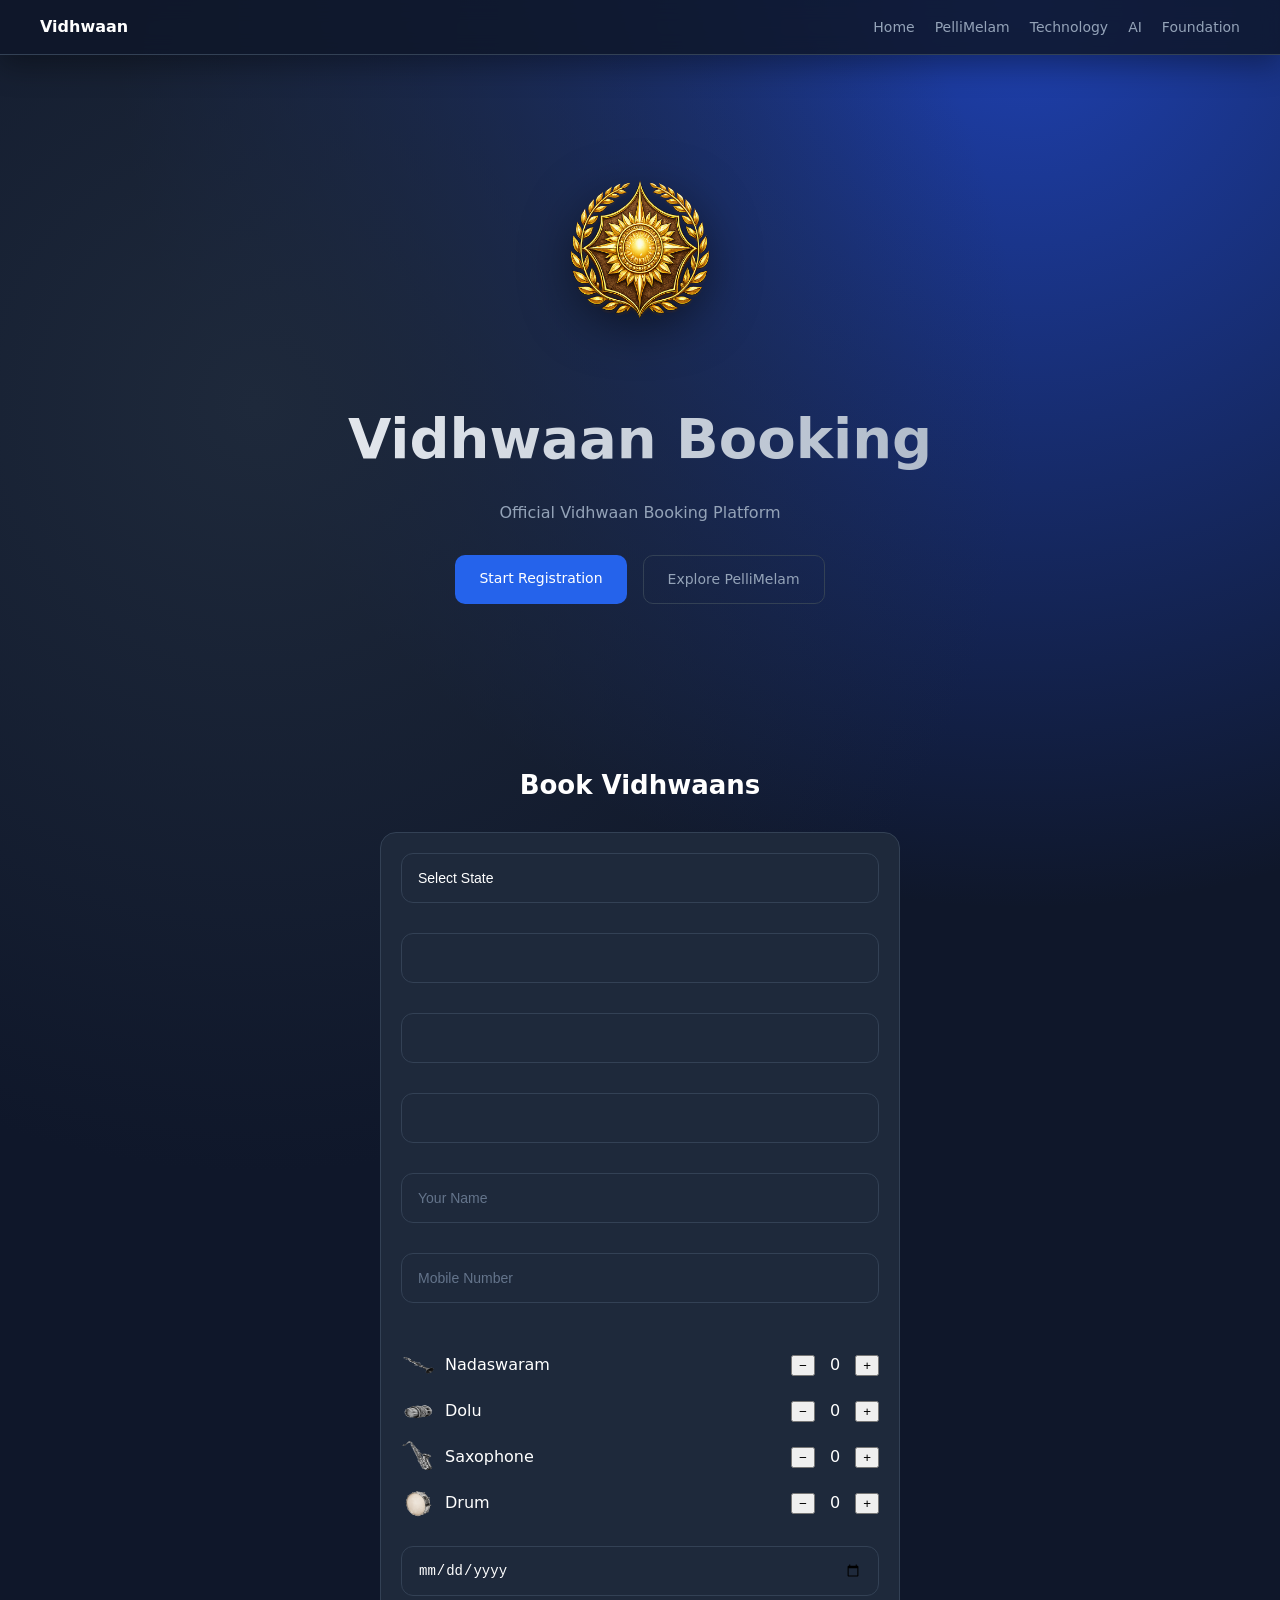
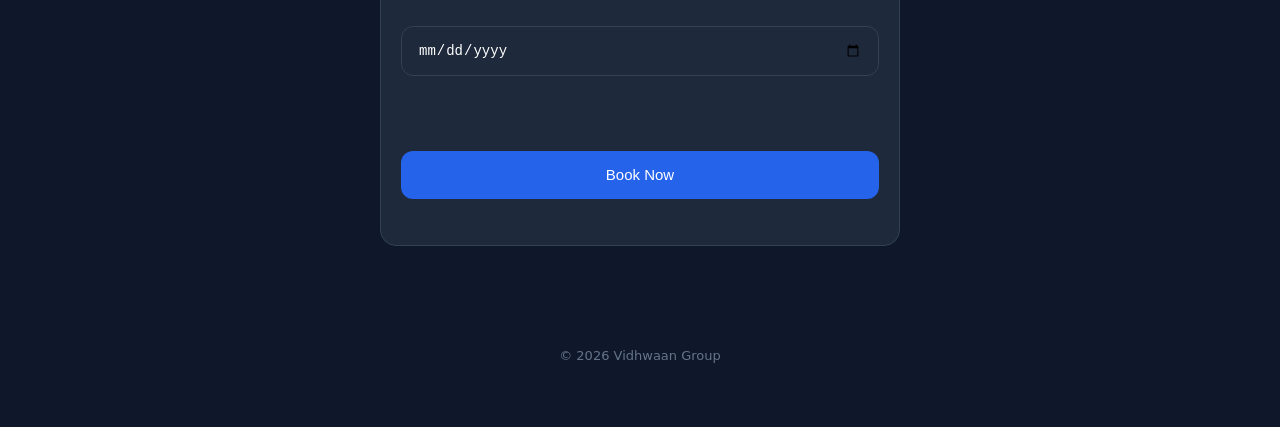
==== index.html @ 7a44188b "Update index.html" ====
<!DOCTYPE html>

<html lang="en">

<head>

<meta charset="UTF-8">
<meta name="viewport" content="width=device-width, initial-scale=1">

<title>Book Nadaswaram, Dolu, Saxophone & Drum Artists in India | Vidhwaan</title>

<meta name="description" content="Book Nadaswaram, Dolu, Saxophone and Drum artists anywhere in India. Wedding, temple and event Vidhwaans available near you instantly.">

<meta name="robots" content="index, follow">

<meta name="googlebot" content="index, follow, max-snippet:-1, max-image-preview:large">

<link rel="canonical" id="canonical" href="https://booking.vidhwaan.com/">

<meta property="og:title" content="Book Vidhwaans in India">
<meta property="og:description" content="Nadaswaram, Dolu, Saxophone & Drum booking platform across India.">
<meta property="og:type" content="website">
<meta property="og:url" content="https://booking.vidhwaan.com/">
  
<link rel="icon" href="./favicon.ico">

<!-- PWA -->

<link rel="manifest" href="./manifest.json">

<!-- CSS -->

<link rel="stylesheet" href="./css/design-system.css">
<link rel="stylesheet" href="./css/main.css">


<script type="application/ld+json">
{
"@context": "https://schema.org",
"@type": "LocalBusiness",
"name": "Vidhwaan Booking",
"areaServed": "India",
"serviceType": "Wedding Music Services",
"url": "https://booking.vidhwaan.com/"
}
</script>
  

</head>

<body>

<!-- NAV -->

<div id="nav"></div>

<!-- HERO -->

<div id="hero"></div>

<!-- BOOKING -->

<!-- SEO CONTENT -->
<div id="seo-content" style="padding:20px;"></div>

<!-- BOOKING -->
<div id="registration"></div>

<!-- FOOTER -->

<div id="footer"></div>

<!-- MODULE LOAD -->

<script type="module">

import { loadNav } from "./utilities/nav.js"
import { loadHero } from "./utilities/hero.js"
import { loadFooter } from "./utilities/footer.js"
import { loadRegistration } from "./utilities/registration.js"

let path = location.pathname;

/* handle geo hash routing */
if(location.hash){
  path = location.hash.slice(1);
}

/* 🔥 FINAL ROUTING SYSTEM (NORMALIZE + VALIDATE + PREVENT DUPLICATES) */

/* normalize path */
let cleanPath = path
  .replace(/\/+/g, "/")     // remove multiple slashes
  .replace(/\/$/, "")       // remove trailing slash
  .toLowerCase();

/* enforce geo trailing slash */
if(cleanPath.startsWith("/geo")){
  cleanPath = cleanPath + "/";
}

/* redirect if not clean */
if(cleanPath !== path){
  location.replace("/#" + cleanPath);
}

/* split parts */
const parts = cleanPath.split("/").filter(Boolean);

/* 🔒 STRICT GEO VALIDATION */
if(parts[0] === "geo"){

  /* valid depth only */
  if(parts.length < 2 || parts.length > 5){
    location.replace("/");
  }

  /* valid slug check */
  const isValidSlug = (s) => /^[a-z0-9-]+$/.test(s);

  for(let i = 1; i < parts.length; i++){
    if(!isValidSlug(parts[i])){
      location.replace("/");
    }
  }

} else {
  /* ❌ block everything except homepage */
  if(parts.length > 0){
    location.replace("/");
  }
}



/* GEO SEO (TOP RANKING VERSION) */
if(parts[0] === "geo"){

  function format(s){
    return s ? s.replaceAll("-", " ").replace(/\b\w/g, l => l.toUpperCase()) : "";
  }

  const state = format(parts[1]);
  const district = format(parts[2]);
  const mandal = format(parts[3]);
  const village = format(parts[4]);

  let title = "Book Vidhwaans in India";
  let desc = "Book Nadaswaram, Dolu artists anywhere in India.";

  let displayText = "";
  let richContent = "";

  const locationName = village || mandal || district || state;

  if(village){
    title = `Book Nadaswaram & Dolu in ${village}`;
    desc = `Book Nadaswaram, Dolu, Saxophone and Drum artists in ${village}, ${mandal}, ${district}, ${state}.`;

    displayText = `Nadaswaram & Dolu artists available in ${village}.`;

    richContent = `
      <h2>Best Vidhwaans in ${village}</h2>
      <p>Professional Nadaswaram, Dolu, Saxophone and Drum artists are available in ${village} for weddings, temple events, and functions.</p>

      <h2>Services Available</h2>
      <ul>
        <li>Nadaswaram for weddings</li>
        <li>Dolu melam teams</li>
        <li>Temple and procession music</li>
      </ul>
    `;
  }

  /* TITLE */
  document.title = title;

  /* CANONICAL */
  const canonical = document.getElementById("canonical");
  if (canonical) {
    const cleanPath = path.replace(/^\/+/, "");
    canonical.setAttribute(
      "href",
      cleanPath ? location.origin + "/#" + cleanPath : location.origin + "/"
    );
  }

  /* META */
  let meta = document.querySelector("meta[name='description']");
  if(meta) meta.setAttribute("content", desc);

  /* SAFE MINIMAL UI CONTENT */
  const seoDiv = document.getElementById("seo-content");
  if(seoDiv){
    seoDiv.innerHTML = `
      <p style="text-align:center; opacity:0.6; font-size:12px;">
        ${displayText}
      </p>
      <div style="display:none;">
        ${richContent}
      </div>
    `;
  }

  /* FAQ SCHEMA */
  const faq = {
    "@context": "https://schema.org",
    "@type": "FAQPage",
    "mainEntity": [{
      "@type": "Question",
      "name": `Can I book Nadaswaram in ${locationName}?`,
      "acceptedAnswer": {
        "@type": "Answer",
        "text": "Yes, professional Vidhwaans are available for weddings and events."
      }
    }]
  };

  /* BREADCRUMB SCHEMA */
  const breadcrumb = {
    "@context": "https://schema.org",
    "@type": "BreadcrumbList",
    "itemListElement": [
      {
        "@type": "ListItem",
        "position": 1,
        "name": state,
        "item": `https://booking.vidhwaan.com/#/geo/${parts[1]}/`
      },
      {
        "@type": "ListItem",
        "position": 2,
        "name": district,
        "item": `https://booking.vidhwaan.com/#/geo/${parts[1]}/${parts[2]}/`
      }
    ]
  };

  const faqScript = document.createElement("script");
  faqScript.type = "application/ld+json";
  faqScript.text = JSON.stringify(faq);
  document.head.appendChild(faqScript);

  const breadcrumbScript = document.createElement("script");
  breadcrumbScript.type = "application/ld+json";
  breadcrumbScript.text = JSON.stringify(breadcrumb);
  document.head.appendChild(breadcrumbScript);
}
  

  
/* NORMAL LOAD */
loadNav()
loadHero()
loadRegistration()
loadFooter()

</script>

<!-- SERVICE WORKER -->



<!-- OPTIONAL CARD HOVER EFFECT -->

<script>

document.addEventListener("mousemove", (e) => {

document.querySelectorAll(".card").forEach(card => {

const rect = card.getBoundingClientRect();

const x = e.clientX - rect.left;
const y = e.clientY - rect.top;

card.style.setProperty("--x", x + "px");
card.style.setProperty("--y", y + "px");

});

});

</script>

<script>
if ("serviceWorker" in navigator) {
  navigator.serviceWorker.register("./sw.js");
}
</script>


</body>
</html>
---- css/design-system.css ----
:root{

--bg-primary:#0f172a;
--bg-secondary:#1e293b;
--border:#334155;

--text-primary:#ffffff;
--text-secondary:#94a3b8;

--accent:#2563eb;

--font-system:system-ui,-apple-system,Segoe UI,Roboto,Helvetica,Arial,sans-serif;

--text-sm:14px;
--text-md:16px;
--text-lg:20px;
--text-xl:32px;
--text-hero:56px;

--space-1:8px;
--space-2:12px;
--space-3:16px;
--space-4:24px;
--space-5:40px;
--space-6:60px;

--radius-md:12px;
--radius-lg:16px;

--container-width:1200px;
}

/* BASE */


#registration .field{
margin-bottom:16px;
position:relative;
z-index:1;
}

#registration input,
#registration select{
width:100%;
padding:14px;
border-radius:10px;
border:1px solid #334155;
background:#1e293b;
color:white;
font-size:14px;
outline:none;
box-sizing:border-box;
}

#registration input:focus{
border:1px solid #2563eb;
}













body{
margin:0;
background:var(--bg-primary);
color:var(--text-primary);
font-family:var(--font-system);
line-height:1.6;
padding-top:60px;
}

/* CONTAINER */

.container{
max-width:var(--container-width);
margin:auto;
padding:0 var(--space-4);
}

/* SECTIONS */

.section{
padding:60px 0;
}

.section:first-of-type{padding-top:40px;}
.section:last-of-type{padding-bottom:40px;}

.section-title{
font-size:var(--text-lg);
color:var(--text-secondary);
margin-bottom:var(--space-4);
}

/* GRID */

.grid{
display:grid;
grid-template-columns:repeat(auto-fit,minmax(260px,1fr));
gap:20px;
}

/* CARDS */

.card{
background:var(--bg-secondary);
border:1px solid var(--border);
padding:26px;
border-radius:var(--radius-lg);
color:white;
transition:.25s;
}

.card:hover{
transform:translateY(-6px);
background:#334155;
}

/* HERO */

.hero{
text-align:center;
padding:120px 20px 60px;
}

.hero h1{
font-size:var(--text-hero);
margin-bottom:12px;
}

.hero p{color:var(--text-secondary);}

/* LOGO */

.logo{
width:140px;
margin:auto;
margin-bottom:20px;
filter:drop-shadow(0 10px 25px rgba(0,0,0,.6));
}

/* =========================
   NAV (DESKTOP)
========================= */

.nav{
position:fixed;
top:0;
width:100%;
background:rgba(15,23,42,.85);
backdrop-filter:blur(10px);
border-bottom:1px solid var(--border);
z-index:100;
}

.nav-inner{
max-width:1200px;
margin:auto;
padding:14px 20px;
display:flex;
justify-content:space-between;
align-items:center;
}

.brand{
font-weight:700;
}

.nav-links{
display:flex;
gap:20px;
}

.nav-links a{
color:var(--text-secondary);
text-decoration:none;
font-size:14px;
}

.nav-links a:hover{
color:white;
}

/* =========================
   HAMBURGER
========================= */

.nav-toggle{
display:none;
flex-direction:column;
gap:5px;
cursor:pointer;
}

.nav-toggle span{
width:24px;
height:2px;
background:#ffffff;
border-radius:2px;
}

/* =========================
   FOOTER
========================= */

.footer{
text-align:center;
padding:60px 20px;
color:#64748b;
font-size:13px;
}

/* =========================
   MOBILE
========================= */

@media (max-width:768px){

/* NAV STRUCTURE */
.nav-inner{
justify-content:space-between;
}

/* SHOW HAMBURGER */
.nav-toggle{
display:flex;
}

/* MOBILE MENU */
.nav-links{
position:absolute;
top:60px;
left:0;
width:100%;

background:rgba(2,6,23,0.95);
backdrop-filter:blur(12px);

flex-direction:column;

transform:translateY(-10px);
opacity:0;
pointer-events:none;

transition:all 0.25s ease;

border-bottom:1px solid #1e293b;
}

/* ACTIVE STATE */
.nav-links.active{
transform:translateY(0);
opacity:1;
pointer-events:auto;
}

/* LINKS */
.nav-links a{
padding:16px 20px;
border-bottom:1px solid rgba(255,255,255,0.05);
font-size:15px;
}

/* TOUCH FEEDBACK */
.nav-links a:hover{
background:rgba(37,99,235,0.15);
color:white;
}

/* HERO */
.hero{
padding:100px 16px 50px;
}

.hero h1{
font-size:34px;
line-height:1.25;
}

.hero p{
font-size:14px;
}

/* LOGO */
.logo{
width:110px;
}

/* GRID */
.grid{
gap:16px;
}

}
---- css/main.css ----
/* =========================
   BACKGROUND
========================= */

body{
background:
radial-gradient(circle at 20% 20%, #1e293b 0%, transparent 40%),
radial-gradient(circle at 80% 0%, #1e40af 0%, transparent 40%),
#0f172a;
}


/* =========================
   WRAPPER
========================= */

.wrapper{
max-width:1200px;
margin:auto;
padding:120px 20px 80px;
}


/* =========================
   HERO BUTTONS
========================= */

.hero-buttons{
margin-top:30px;
display:flex;
justify-content:center;
gap:16px;
flex-wrap:wrap;
}

.btn{
padding:12px 24px;
border-radius:10px;
font-size:14px;
text-decoration:none;
transition:.25s;
cursor:pointer;
border:none;
}

.btn-primary{
background:#2563eb;
color:white;
}

.btn-primary:hover{
background:#1d4ed8;
}

.btn-outline{
border:1px solid #334155;
color:#94a3b8;
}

.btn-outline:hover{
border-color:#2563eb;
color:white;
}


/* =========================
   CARD EFFECT (FIXED)
========================= */

.card{
position:relative;
overflow:visible;   /* 🔥 FIX */
z-index:1;
}

.card::before{
content:"";
position:absolute;
top:0;
left:0;
width:100%;
height:100%;
pointer-events:none;   /* ✅ CRITICAL FIX */
background:
radial-gradient(
circle 200px at var(--x) var(--y),
rgba(37,99,235,.15),
transparent 40%
);
opacity:0;
transition:.25s;
}

.card:hover::before{
opacity:1;
}


/* =========================
   NAV SHADOW
========================= */

.nav{
box-shadow:0 10px 30px rgba(0,0,0,.35);
}


/* =========================
   HERO TEXT
========================= */

.hero h1{
background:linear-gradient(90deg,#ffffff,#94a3b8);
-webkit-background-clip:text;
-webkit-text-fill-color:transparent;
}


/* =========================
   REGISTRATION FORM (FINAL)
========================= */

#registration .card{
max-width:520px;
margin:auto;
padding:20px;
border-radius:16px;
}

/* STACK */
#registration .form-group{
display:flex;
flex-direction:column;
gap:14px;
}

/* FIELD WRAPPER */
#registration .field{
padding:4px;
border-radius:12px;
background:#1e293b;
border:1px solid #334155;
}

/* INPUT + SELECT */
#registration input,
#registration select{
width:100%;
height:40px;
padding:0 12px;
border:none;
outline:none;
background:transparent;
color:white;
border-radius:10px;
font-size:14px;
}


#registration .field{
position:relative;
z-index:1;
}

/* PLACEHOLDER */
#registration input::placeholder{
color:#64748b;
}

/* SELECT FIX */
#registration select{
appearance:none;
}

/* DROPDOWN OPTIONS FIX */
#registration select option{
color:black;
background:white;
}

/* FOCUS */
#registration input:focus,
#registration select:focus{
box-shadow:0 0 0 1px #2563eb;
}

/* BUTTON */
#registration .btn{
margin-top:14px;
height:48px;
border-radius:12px;
font-size:15px;
}

#registration input{
background-clip:padding-box;
}

/* =========================
   MOBILE
========================= */

@media (max-width:768px){

.wrapper{
padding:100px 16px 60px;
}

.hero-buttons{
gap:10px;
}

.btn{
padding:10px 16px;
font-size:13px;
}

#registration .card{
padding:18px;
}

}
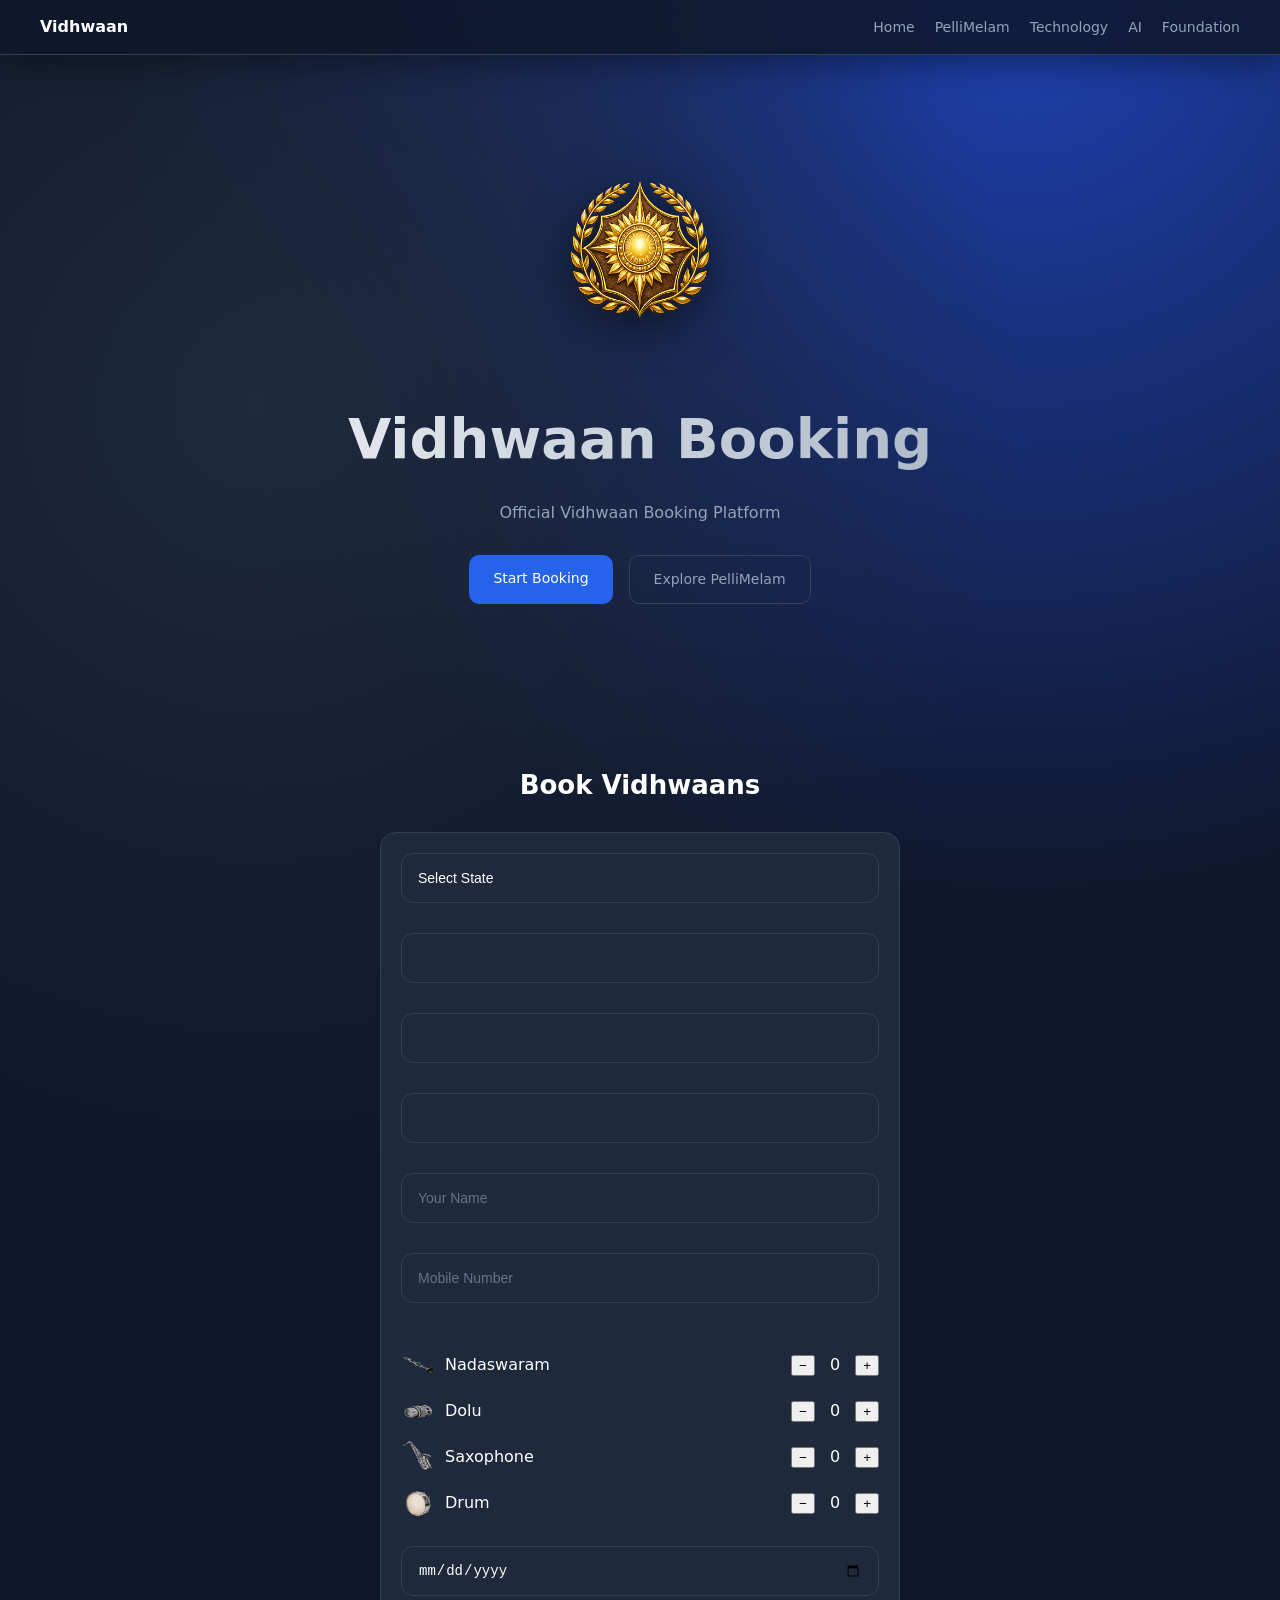
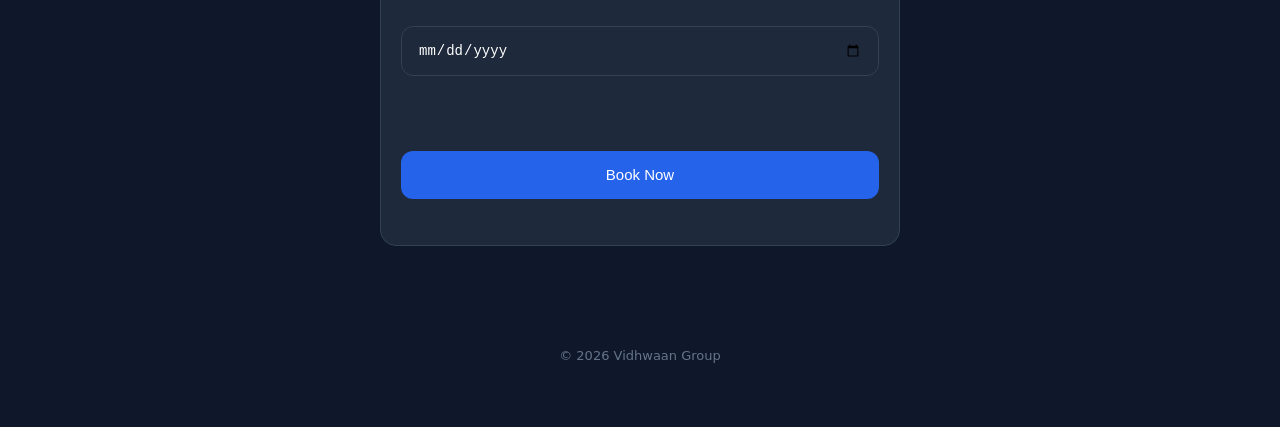
==== commit 2751aa51: "Update index.html" ====
--- a/index.html
+++ b/index.html
@@ -86,36 +86,45 @@
   path = location.hash.slice(1);
 }
 
-/* 🔥 FINAL ROUTING SYSTEM (NORMALIZE + VALIDATE + PREVENT DUPLICATES) */
-
-/* normalize path */
+
+
+/* 🔥 FINAL CLEAN ROUTING (NO # ON HOMEPAGE + STRICT GEO ONLY) */
+
+/* handle path */
 let cleanPath = path
-  .replace(/\/+/g, "/")     // remove multiple slashes
-  .replace(/\/$/, "")       // remove trailing slash
+  .replace(/\/+/g, "/")
+  .replace(/\/$/, "")
   .toLowerCase();
 
-/* enforce geo trailing slash */
-if(cleanPath.startsWith("/geo")){
+/* 🚫 DO NOT TOUCH HOMEPAGE */
+if(cleanPath === "" || cleanPath === "/"){
+  // homepage → no redirect, no #
+} 
+else if(cleanPath.startsWith("/geo")){
+
+  /* enforce trailing slash */
   cleanPath = cleanPath + "/";
-}
-
-/* redirect if not clean */
-if(cleanPath !== path){
-  location.replace("/#" + cleanPath);
-}
-
-/* split parts */
+
+  if(cleanPath !== path){
+    location.replace("/#" + cleanPath);
+  }
+
+} 
+else {
+  /* ❌ block everything else */
+  location.replace("/");
+}
+
+/* split */
 const parts = cleanPath.split("/").filter(Boolean);
 
 /* 🔒 STRICT GEO VALIDATION */
 if(parts[0] === "geo"){
 
-  /* valid depth only */
   if(parts.length < 2 || parts.length > 5){
     location.replace("/");
   }
 
-  /* valid slug check */
   const isValidSlug = (s) => /^[a-z0-9-]+$/.test(s);
 
   for(let i = 1; i < parts.length; i++){
@@ -123,15 +132,7 @@
       location.replace("/");
     }
   }
-
-} else {
-  /* ❌ block everything except homepage */
-  if(parts.length > 0){
-    location.replace("/");
-  }
-}
-
-
+}
 
 /* GEO SEO (TOP RANKING VERSION) */
 if(parts[0] === "geo"){
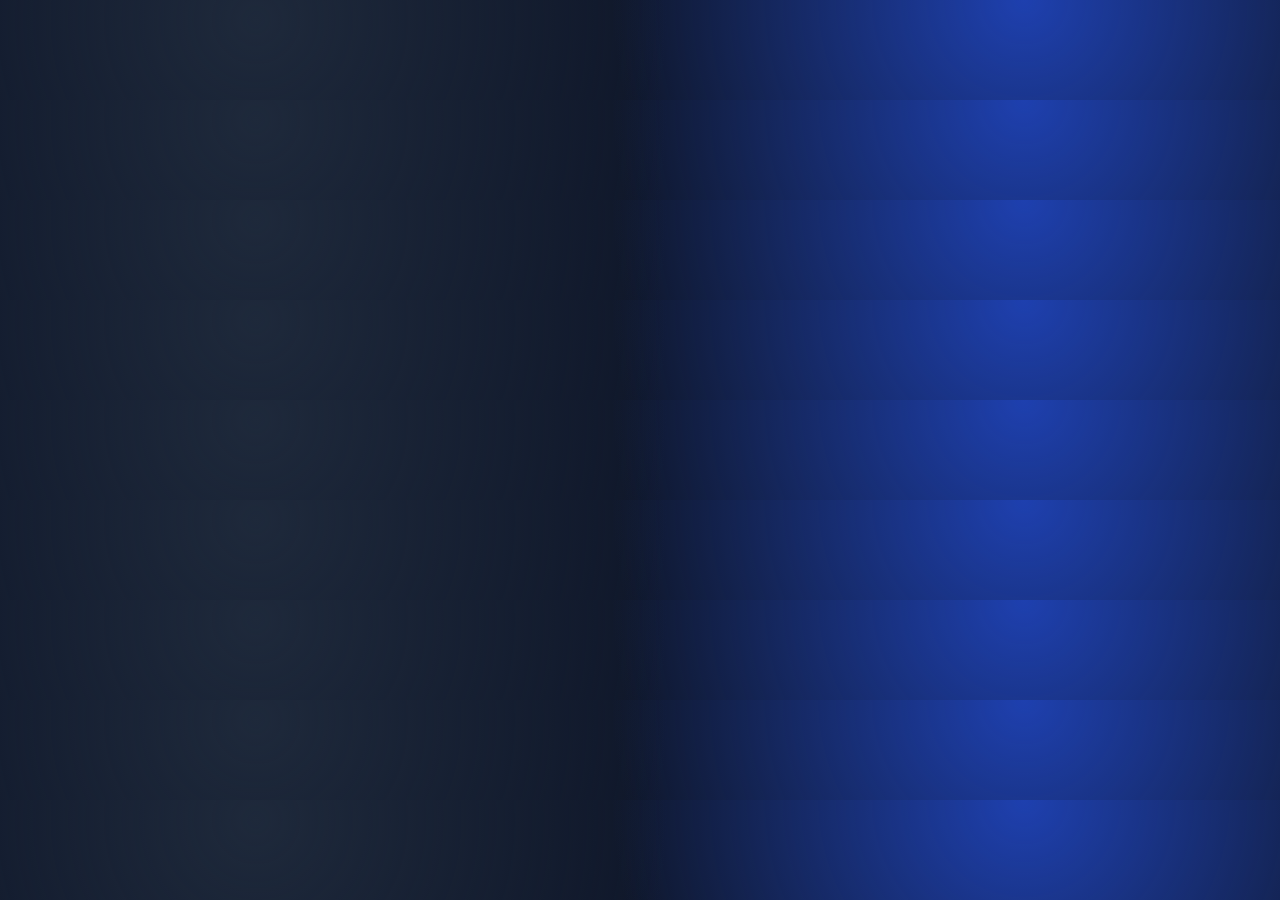
==== commit 9d9d1dc4: "Update index.html" ====
--- a/index.html
+++ b/index.html
@@ -88,51 +88,111 @@
 
 
 
-/* 🔥 FINAL CLEAN ROUTING (NO # ON HOMEPAGE + STRICT GEO ONLY) */
-
-/* handle path */
-let cleanPath = path
-  .replace(/\/+/g, "/")
-  .replace(/\/$/, "")
-  .toLowerCase();
-
-/* 🚫 DO NOT TOUCH HOMEPAGE */
-if(cleanPath === "" || cleanPath === "/"){
-  // homepage → no redirect, no #
-} 
-else if(cleanPath.startsWith("/geo")){
-
-  /* enforce trailing slash */
-  cleanPath = cleanPath + "/";
-
-  if(cleanPath !== path){
-    location.replace("/#" + cleanPath);
-  }
-
-} 
-else {
-  /* ❌ block everything else */
-  location.replace("/");
-}
-
-/* split */
-const parts = cleanPath.split("/").filter(Boolean);
-
-/* 🔒 STRICT GEO VALIDATION */
-if(parts[0] === "geo"){
-
-  if(parts.length < 2 || parts.length > 5){
+/* 🔥 FINAL WORLD-CLASS ROUTING (CACHED DATA VERSION) */
+
+let GEO_CACHE = null;
+
+/* LOAD DATA ONCE */
+async function loadGeoData(){
+  if(GEO_CACHE) return GEO_CACHE;
+
+  const [g1, g2, g3, g4] = await Promise.all([
+    fetch("./geo_dataset_1.json").then(r => r.json()),
+    fetch("./geo_dataset_2.json").then(r => r.json()),
+    fetch("./geo_dataset_3.json").then(r => r.json()),
+    fetch("./geo_dataset_4.json").then(r => r.json())
+  ]);
+
+  GEO_CACHE = { ...g1, ...g2, ...g3, ...g4 };
+  return GEO_CACHE;
+}
+
+/* MAIN ROUTING */
+(async () => {
+
+  const GEO = await loadGeoData();
+
+  let cleanPath = path
+    .replace(/\/+/g, "/")
+    .replace(/\/$/, "")
+    .toLowerCase();
+
+  /* homepage */
+  if(cleanPath === "" || cleanPath === "/"){
+    return;
+  }
+
+  /* GEO ROUTE */
+  if(cleanPath.startsWith("/geo")){
+
+    const parts = cleanPath.split("/").filter(Boolean);
+
+    let isValid = false;
+
+    try {
+
+      const state = parts[1];
+      const district = parts[2];
+      const mandal = parts[3];
+      const village = parts[4];
+
+      if(state && GEO[state]){
+
+        if(!district){
+          isValid = true;
+        }
+
+        else if(GEO[state].districts[district]){
+
+          if(!mandal){
+            isValid = true;
+          }
+
+          else if(GEO[state].districts[district].subdistricts[mandal]){
+
+            if(!village){
+              isValid = true;
+            }
+
+            else {
+              const villages = GEO[state].districts[district].subdistricts[mandal].villages;
+
+              if(villages.some(v => v.slug === village)){
+                isValid = true;
+              }
+            }
+          }
+        }
+      }
+
+    } catch(e){
+      isValid = false;
+    }
+
+    /* ❌ INVALID */
+    if(!isValid){
+      location.replace("/");
+      return;
+    }
+
+    /* enforce trailing slash */
+    cleanPath = cleanPath + "/";
+
+    if(cleanPath !== path){
+      location.replace("/#" + cleanPath);
+      return;
+    }
+
+  } else {
     location.replace("/");
-  }
-
-  const isValidSlug = (s) => /^[a-z0-9-]+$/.test(s);
-
-  for(let i = 1; i < parts.length; i++){
-    if(!isValidSlug(parts[i])){
-      location.replace("/");
-    }
-  }
-}
+    return;
+  }
+
+})();
+  
+
+  
+
 
 /* GEO SEO (TOP RANKING VERSION) */
 if(parts[0] === "geo"){
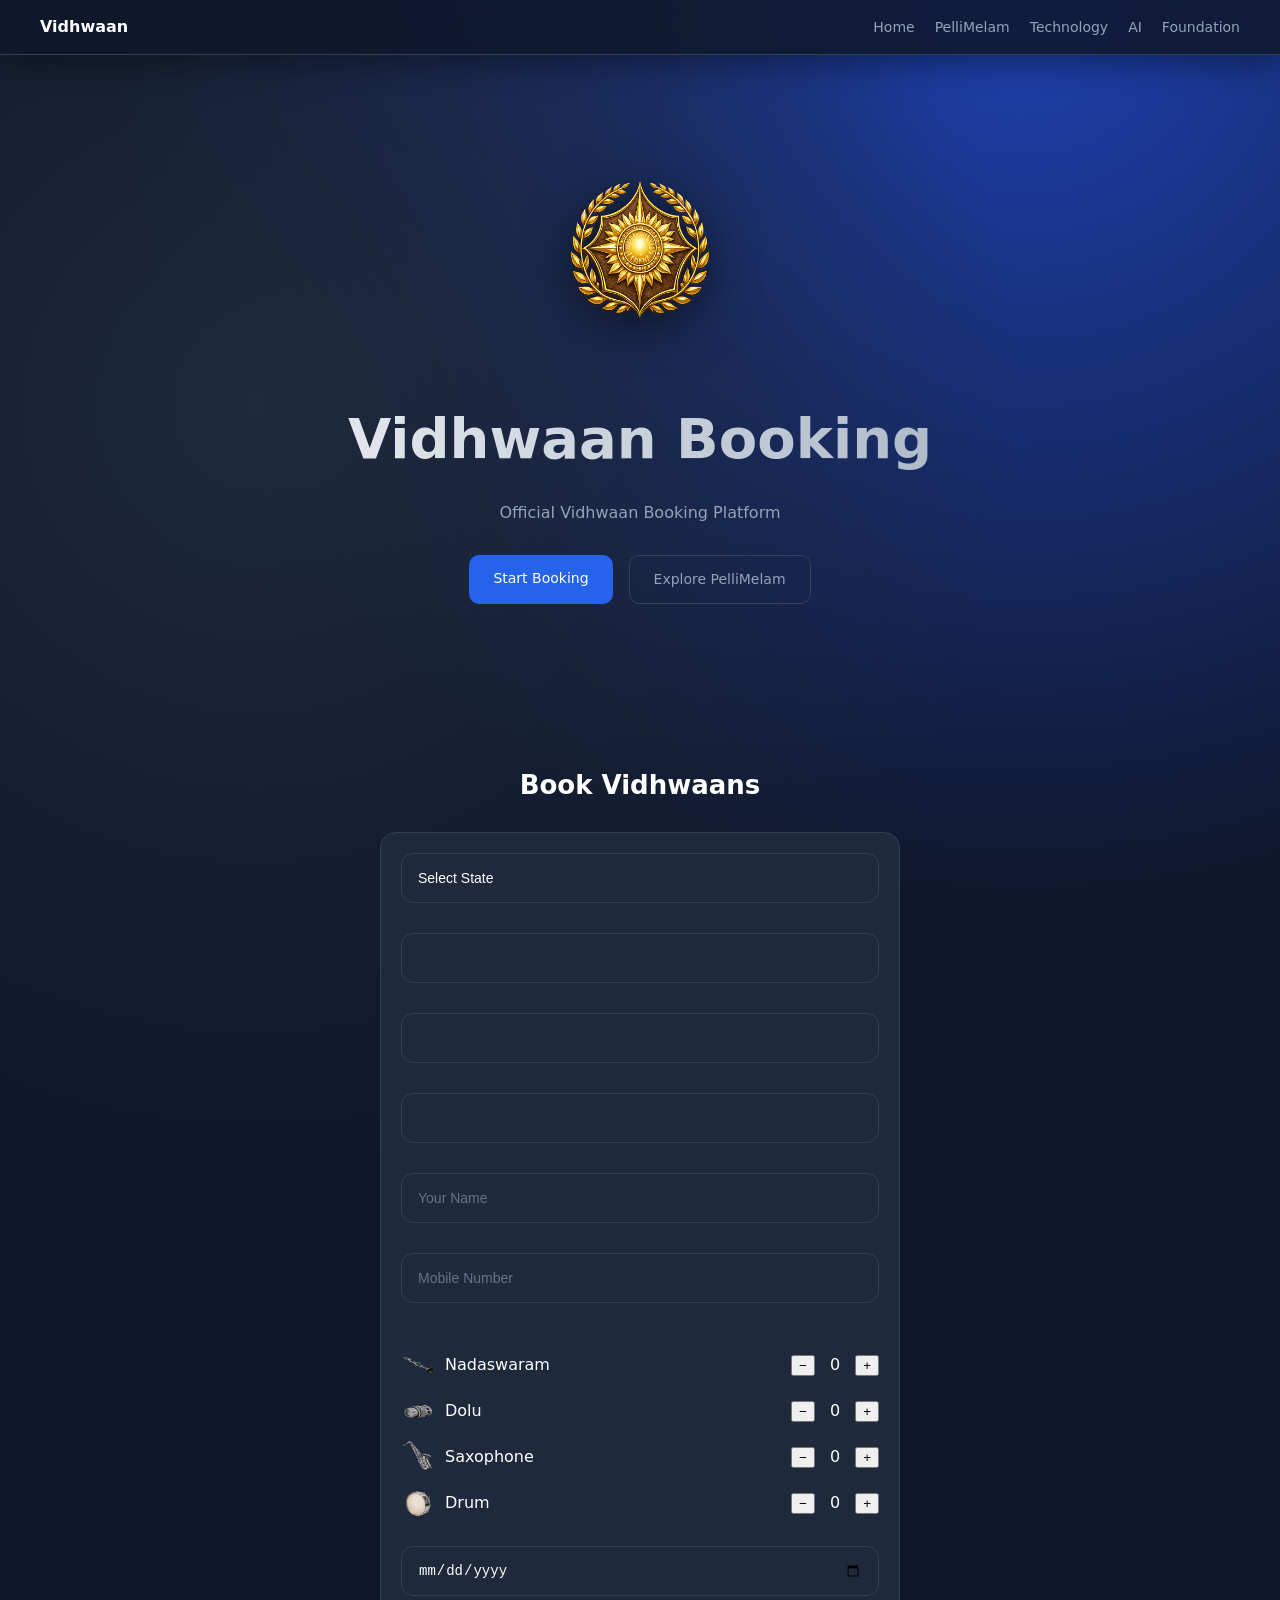
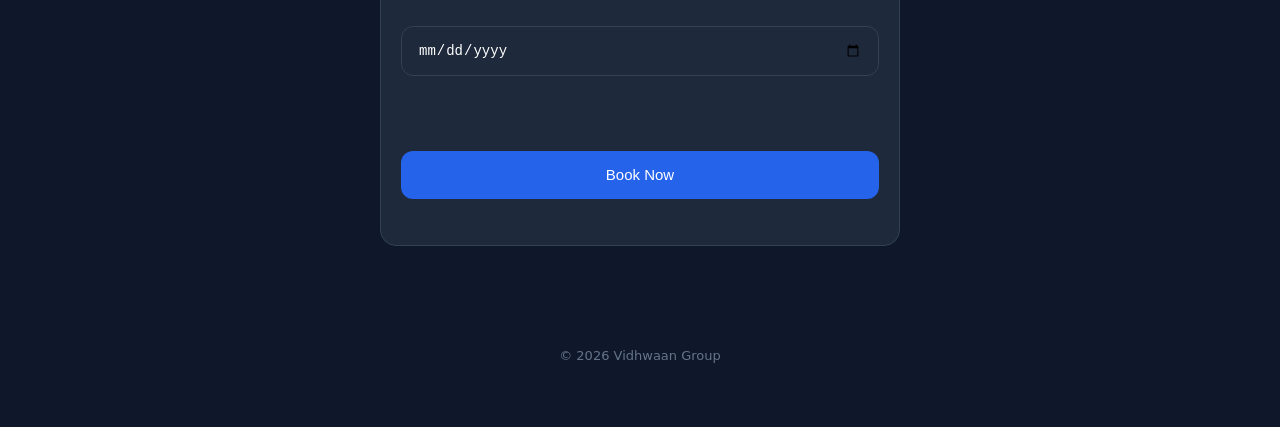
==== commit 15c508a1: "Update index.html" ====
--- a/index.html
+++ b/index.html
@@ -88,111 +88,51 @@
 
 
 
-/* 🔥 FINAL WORLD-CLASS ROUTING (CACHED DATA VERSION) */
-
-let GEO_CACHE = null;
-
-/* LOAD DATA ONCE */
-async function loadGeoData(){
-  if(GEO_CACHE) return GEO_CACHE;
-
-  const [g1, g2, g3, g4] = await Promise.all([
-    fetch("./geo_dataset_1.json").then(r => r.json()),
-    fetch("./geo_dataset_2.json").then(r => r.json()),
-    fetch("./geo_dataset_3.json").then(r => r.json()),
-    fetch("./geo_dataset_4.json").then(r => r.json())
-  ]);
-
-  GEO_CACHE = { ...g1, ...g2, ...g3, ...g4 };
-  return GEO_CACHE;
-}
-
-/* MAIN ROUTING */
-(async () => {
-
-  const GEO = await loadGeoData();
-
-  let cleanPath = path
-    .replace(/\/+/g, "/")
-    .replace(/\/$/, "")
-    .toLowerCase();
-
-  /* homepage */
-  if(cleanPath === "" || cleanPath === "/"){
-    return;
-  }
-
-  /* GEO ROUTE */
-  if(cleanPath.startsWith("/geo")){
-
-    const parts = cleanPath.split("/").filter(Boolean);
-
-    let isValid = false;
-
-    try {
-
-      const state = parts[1];
-      const district = parts[2];
-      const mandal = parts[3];
-      const village = parts[4];
-
-      if(state && GEO[state]){
-
-        if(!district){
-          isValid = true;
-        }
-
-        else if(GEO[state].districts[district]){
-
-          if(!mandal){
-            isValid = true;
-          }
-
-          else if(GEO[state].districts[district].subdistricts[mandal]){
-
-            if(!village){
-              isValid = true;
-            }
-
-            else {
-              const villages = GEO[state].districts[district].subdistricts[mandal].villages;
-
-              if(villages.some(v => v.slug === village)){
-                isValid = true;
-              }
-            }
-          }
-        }
-      }
-
-    } catch(e){
-      isValid = false;
+/* 🔥 FINAL CLEAN ROUTING (NO # ON HOMEPAGE + STRICT GEO ONLY) */
+
+/* handle path */
+let cleanPath = path
+  .replace(/\/+/g, "/")
+  .replace(/\/$/, "")
+  .toLowerCase();
+
+/* 🚫 DO NOT TOUCH HOMEPAGE */
+if(cleanPath === "" || cleanPath === "/"){
+  // homepage → no redirect, no #
+} 
+else if(cleanPath.startsWith("/geo")){
+
+  /* enforce trailing slash */
+  cleanPath = cleanPath + "/";
+
+  if(cleanPath !== path){
+    location.replace("/#" + cleanPath);
+  }
+
+} 
+else {
+  /* ❌ block everything else */
+  location.replace("/");
+}
+
+/* split */
+const parts = cleanPath.split("/").filter(Boolean);
+
+/* 🔒 STRICT GEO VALIDATION */
+if(parts[0] === "geo"){
+
+  if(parts.length < 2 || parts.length > 5){
+    location.replace("/");
+  }
+
+  const isValidSlug = (s) => /^[a-z0-9-]+$/.test(s);
+
+  for(let i = 1; i < parts.length; i++){
+    if(!isValidSlug(parts[i])){
+      location.replace("/");
     }
-
-    /* ❌ INVALID */
-    if(!isValid){
-      location.replace("/");
-      return;
-    }
-
-    /* enforce trailing slash */
-    cleanPath = cleanPath + "/";
-
-    if(cleanPath !== path){
-      location.replace("/#" + cleanPath);
-      return;
-    }
-
-  } else {
-    location.replace("/");
-    return;
-  }
-
-})();
-  
-
-  
-
+  }
+}
 
 /* GEO SEO (TOP RANKING VERSION) */
 if(parts[0] === "geo"){
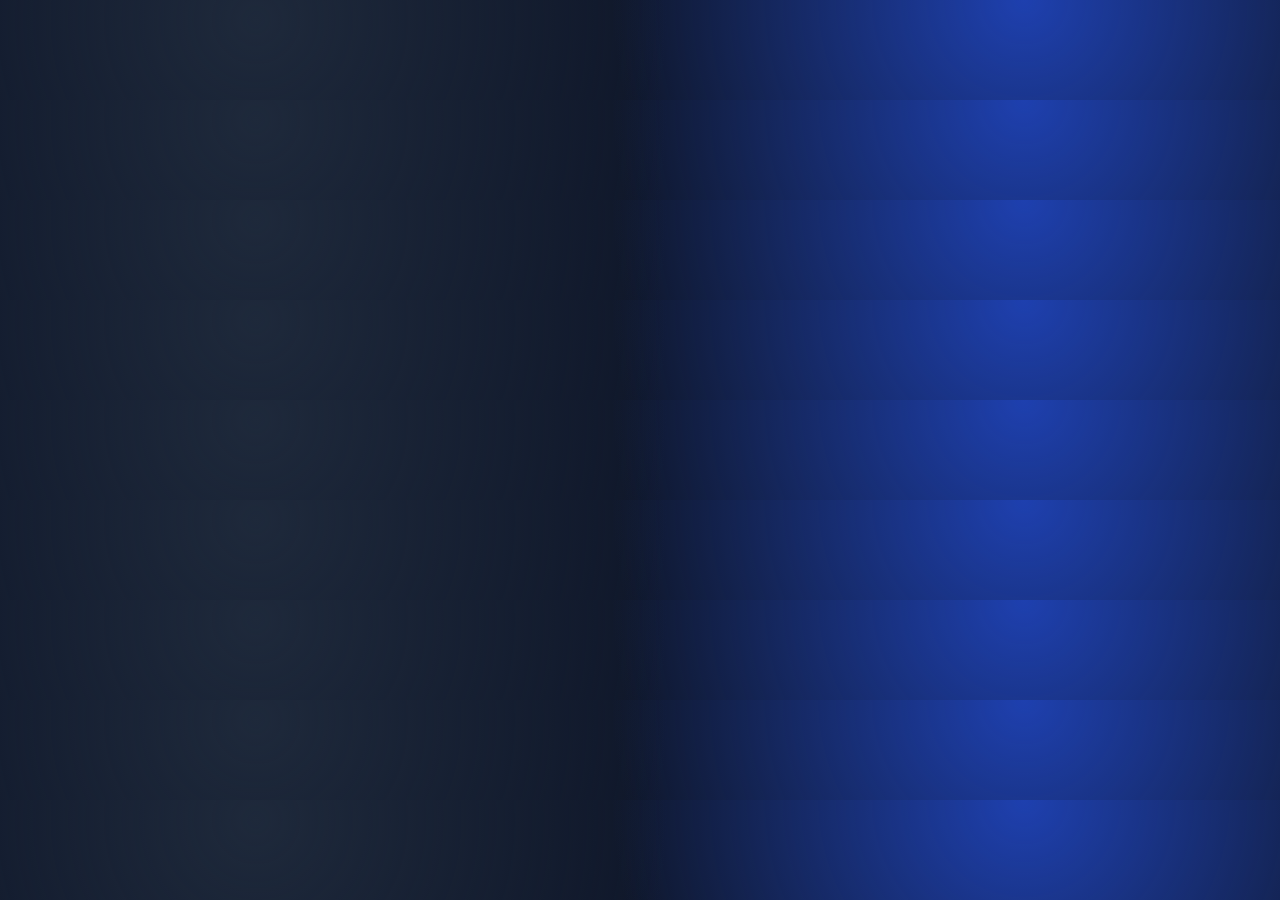
==== commit 9a851b4b: "Update index.html" ====
--- a/index.html
+++ b/index.html
@@ -91,10 +91,19 @@
 /* 🔥 FINAL CLEAN ROUTING (NO # ON HOMEPAGE + STRICT GEO ONLY) */
 
 /* handle path */
+
+
+  
 let cleanPath = path
   .replace(/\/+/g, "/")
   .replace(/\/$/, "")
   .toLowerCase();
+
+/* ❌ block /geo/ only */
+if(parts.length === 1){
+  location.replace("/");
+  return;
+}
 
 /* 🚫 DO NOT TOUCH HOMEPAGE */
 if(cleanPath === "" || cleanPath === "/"){
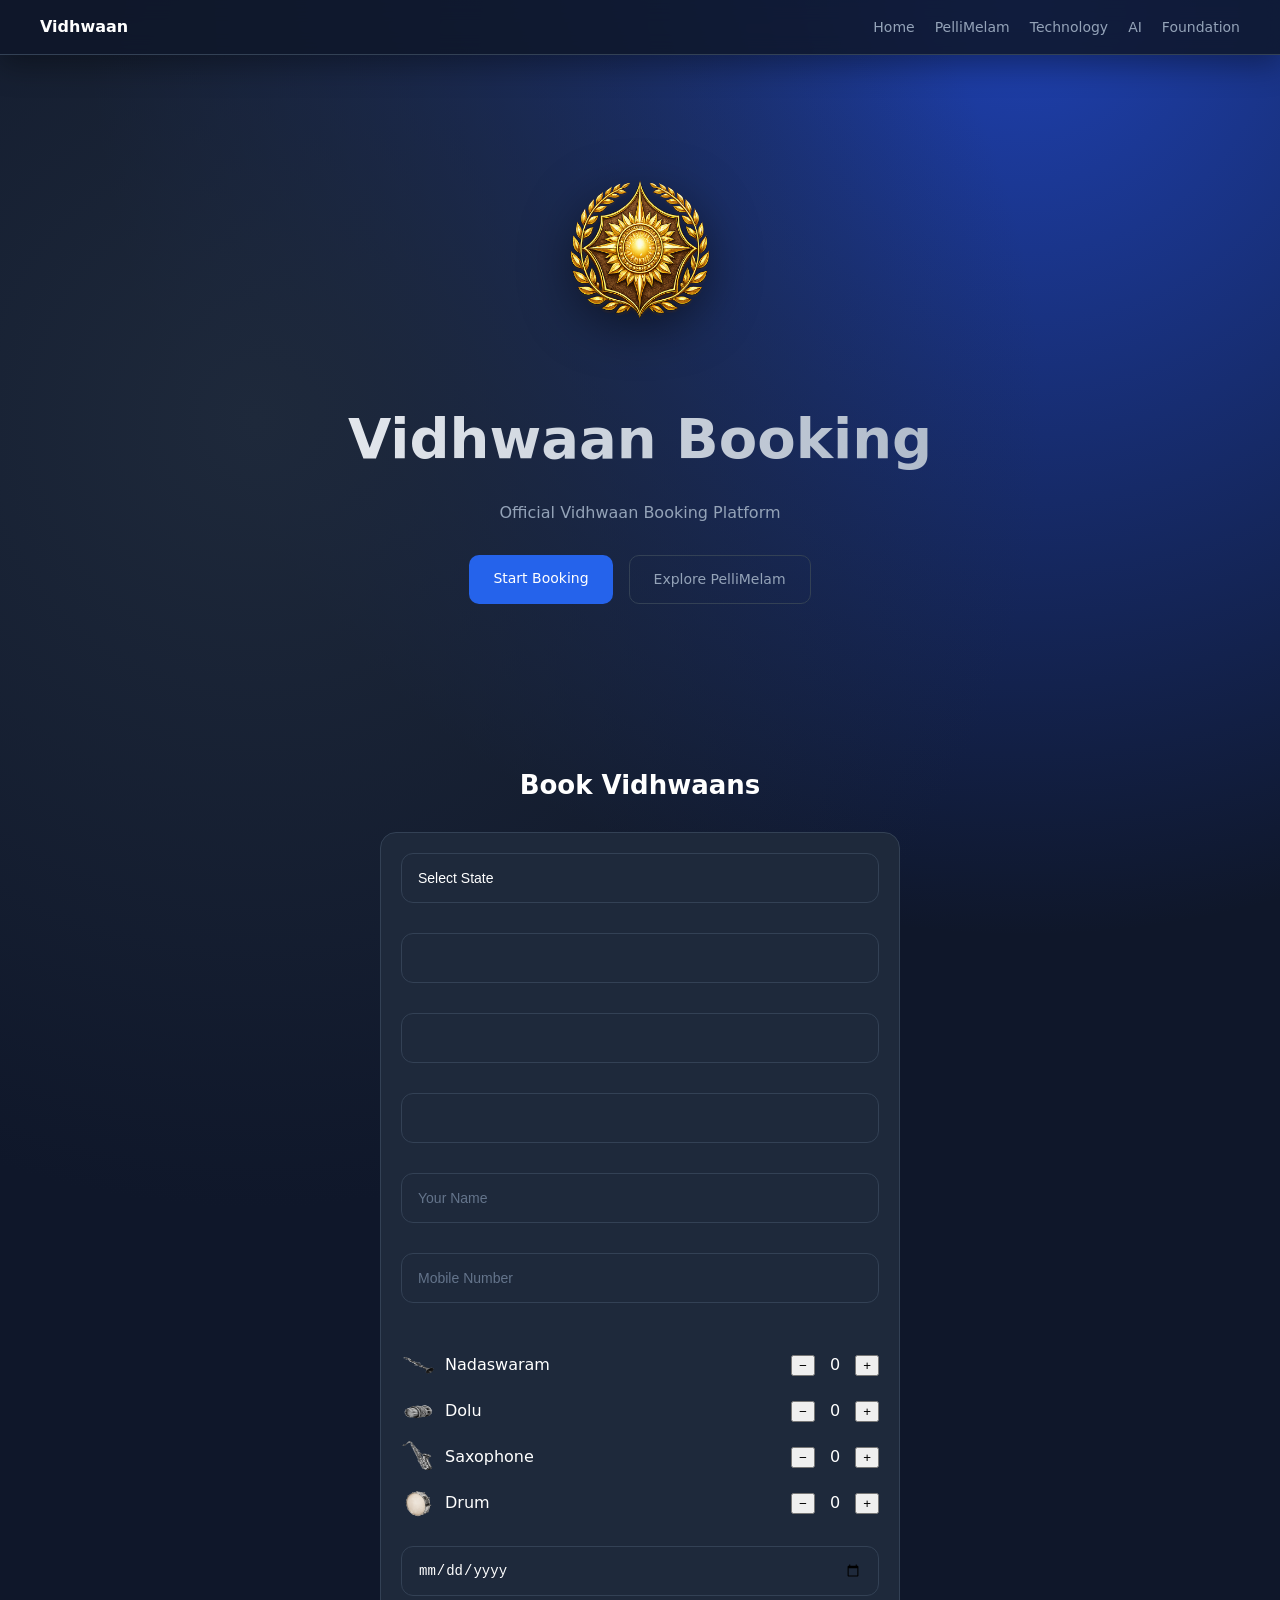
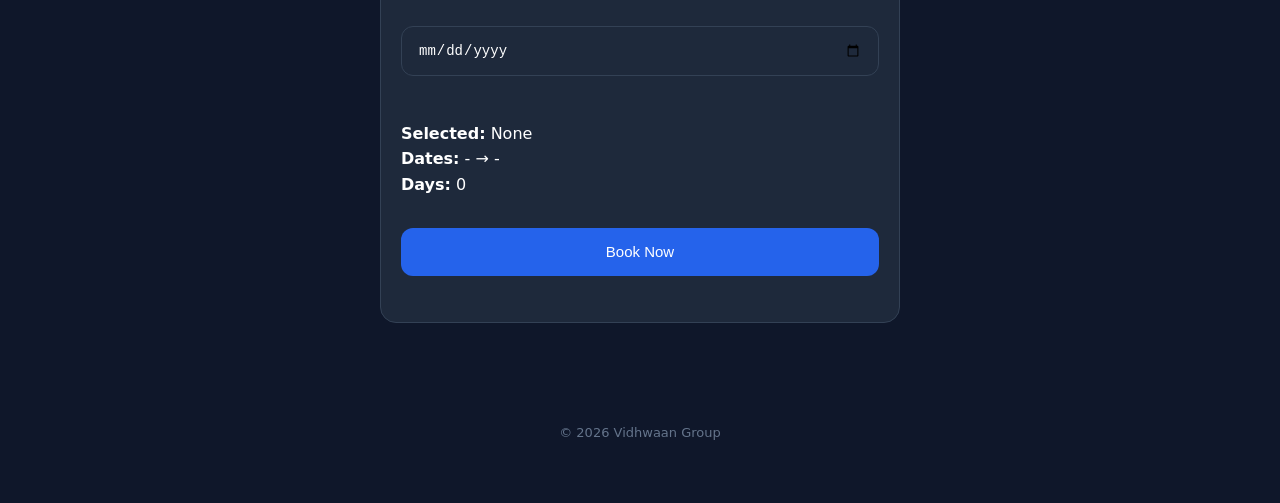
==== commit 14847c5b: "Update index.html" ====
--- a/index.html
+++ b/index.html
@@ -99,11 +99,7 @@
   .replace(/\/$/, "")
   .toLowerCase();
 
-/* ❌ block /geo/ only */
-if(parts.length === 1){
-  location.replace("/");
-  return;
-}
+
 
 /* 🚫 DO NOT TOUCH HOMEPAGE */
 if(cleanPath === "" || cleanPath === "/"){
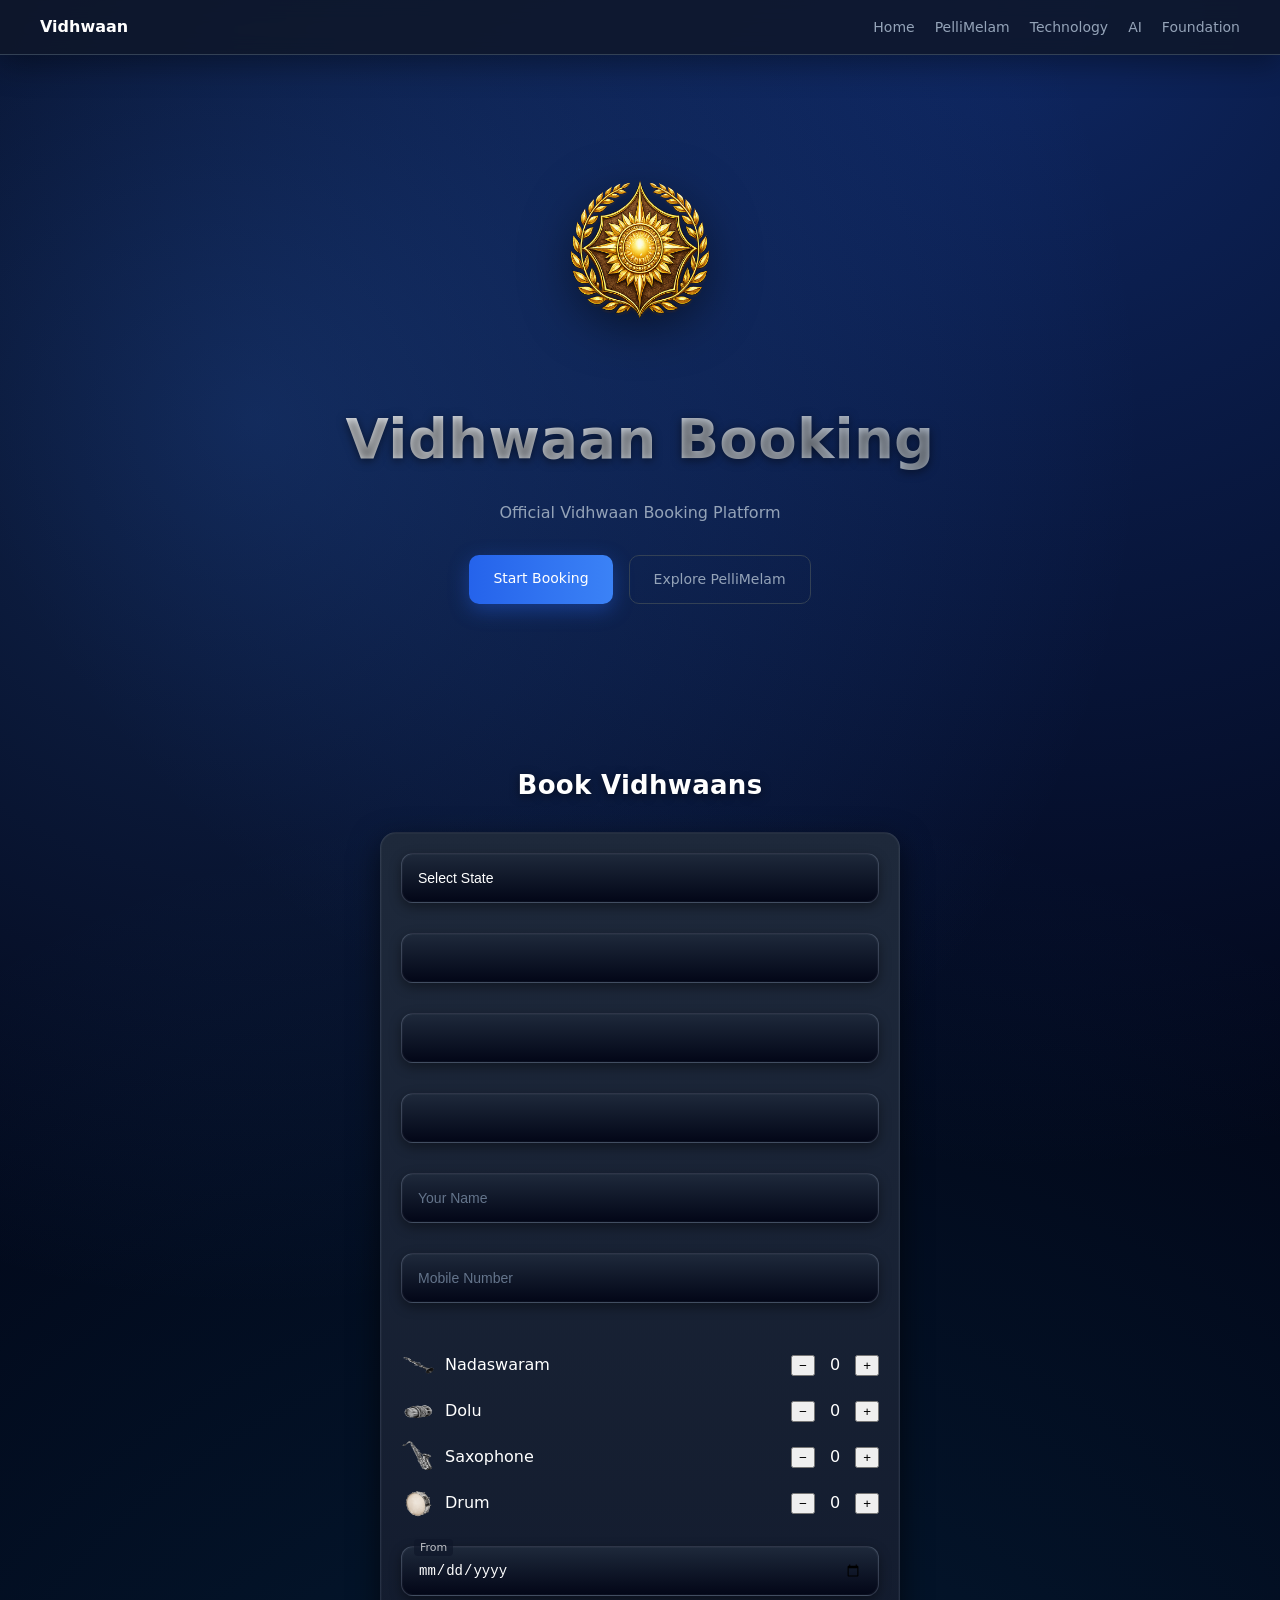
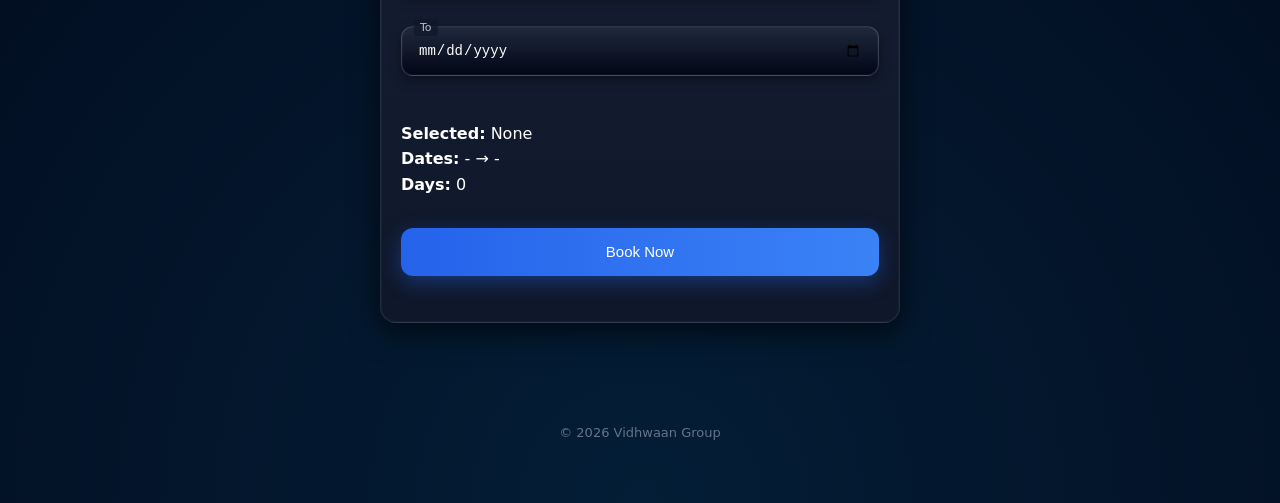
==== commit e125b41c: "Update index.html" ====
--- a/index.html
+++ b/index.html
@@ -32,6 +32,9 @@
 
 <link rel="stylesheet" href="./css/design-system.css">
 <link rel="stylesheet" href="./css/main.css">
+
+<link rel="preconnect" href="/">
+<link rel="dns-prefetch" href="/">
 
 
 <script type="application/ld+json">
--- a/css/main.css
+++ b/css/main.css
@@ -1,18 +1,17 @@
-
-/* =========================
-   BACKGROUND
+/* =========================
+BACKGROUND (UPGRADED)
 ========================= */
 
 body{
 background:
-radial-gradient(circle at 20% 20%, #1e293b 0%, transparent 40%),
-radial-gradient(circle at 80% 0%, #1e40af 0%, transparent 40%),
-#0f172a;
-}
-
-
-/* =========================
-   WRAPPER
+radial-gradient(circle at 20% 20%, rgba(59,130,246,0.25), transparent 45%),
+radial-gradient(circle at 80% 0%, rgba(37,99,235,0.35), transparent 50%),
+radial-gradient(circle at 50% 100%, rgba(14,165,233,0.15), transparent 60%),
+#020617;
+}
+
+/* =========================
+WRAPPER
 ========================= */
 
 .wrapper{
@@ -21,9 +20,8 @@
 padding:120px 20px 80px;
 }
 
-
-/* =========================
-   HERO BUTTONS
+/* =========================
+HERO BUTTONS
 ========================= */
 
 .hero-buttons{
@@ -44,13 +42,15 @@
 border:none;
 }
 
+/* 🔥 BUTTON UPGRADE */
 .btn-primary{
-background:#2563eb;
+background:linear-gradient(90deg,#2563eb,#3b82f6);
 color:white;
+box-shadow:0 6px 20px rgba(37,99,235,0.4);
 }
 
 .btn-primary:hover{
-background:#1d4ed8;
+background:linear-gradient(90deg,#1d4ed8,#2563eb);
 }
 
 .btn-outline{
@@ -63,15 +63,21 @@
 color:white;
 }
 
-
-/* =========================
-   CARD EFFECT (FIXED)
+/* =========================
+CARD EFFECT (UPGRADED)
 ========================= */
 
 .card{
 position:relative;
-overflow:visible;   /* 🔥 FIX */
+overflow:visible;
 z-index:1;
+
+/* 🔥 NEW PREMIUM LOOK */
+background:linear-gradient(180deg,#1e293b,#0f172a);
+border:1px solid rgba(148,163,184,0.15);
+box-shadow:
+0 10px 30px rgba(0,0,0,0.6),
+0 0 0 1px rgba(255,255,255,0.03) inset;
 }
 
 .card::before{
@@ -81,7 +87,7 @@
 left:0;
 width:100%;
 height:100%;
-pointer-events:none;   /* ✅ CRITICAL FIX */
+pointer-events:none;
 background:
 radial-gradient(
 circle 200px at var(--x) var(--y),
@@ -96,18 +102,16 @@
 opacity:1;
 }
 
-
-/* =========================
-   NAV SHADOW
+/* =========================
+NAV SHADOW
 ========================= */
 
 .nav{
 box-shadow:0 10px 30px rgba(0,0,0,.35);
 }
 
-
-/* =========================
-   HERO TEXT
+/* =========================
+HERO TEXT (ENHANCED)
 ========================= */
 
 .hero h1{
@@ -116,9 +120,14 @@
 -webkit-text-fill-color:transparent;
 }
 
-
-/* =========================
-   REGISTRATION FORM (FINAL)
+/* 🔥 TEXT CLARITY */
+h1, h2{
+letter-spacing:0.3px;
+text-shadow:0 2px 10px rgba(0,0,0,0.5);
+}
+
+/* =========================
+REGISTRATION FORM (FINAL)
 ========================= */
 
 #registration .card{
@@ -135,12 +144,15 @@
 gap:14px;
 }
 
-/* FIELD WRAPPER */
+/* 🔥 FIELD UPGRADE */
 #registration .field{
 padding:4px;
 border-radius:12px;
-background:#1e293b;
-border:1px solid #334155;
+background:linear-gradient(180deg,#1e293b,#020617);
+border:1px solid rgba(148,163,184,0.3);
+box-shadow:
+0 0 0 1px rgba(255,255,255,0.03) inset,
+0 4px 12px rgba(0,0,0,0.4);
 }
 
 /* INPUT + SELECT */
@@ -157,7 +169,6 @@
 font-size:14px;
 }
 
-
 #registration .field{
 position:relative;
 z-index:1;
@@ -179,10 +190,12 @@
 background:white;
 }
 
-/* FOCUS */
+/* 🔥 FOCUS GLOW */
 #registration input:focus,
 #registration select:focus{
-box-shadow:0 0 0 1px #2563eb;
+box-shadow:
+0 0 0 1px #2563eb,
+0 0 12px rgba(37,99,235,0.6);
 }
 
 /* BUTTON */
@@ -198,7 +211,7 @@
 }
 
 /* =========================
-   MOBILE
+MOBILE
 ========================= */
 
 @media (max-width:768px){
